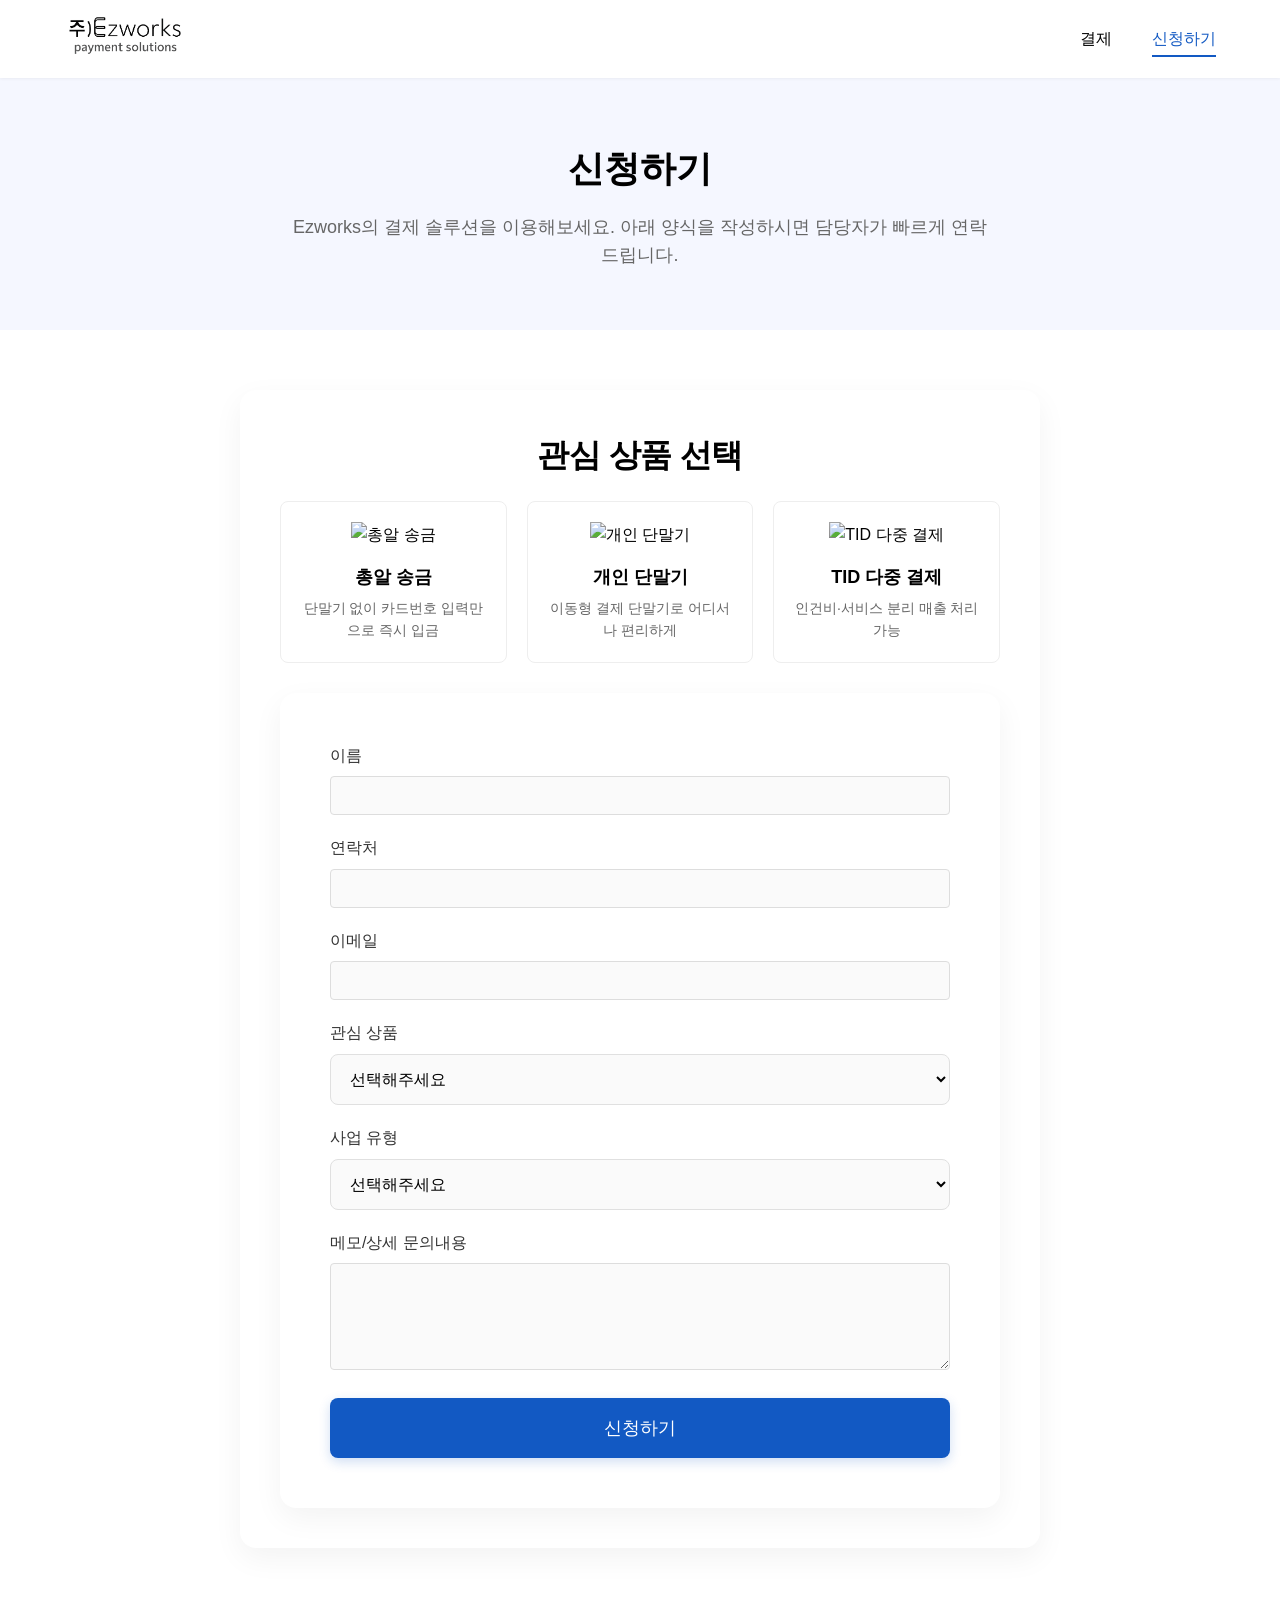
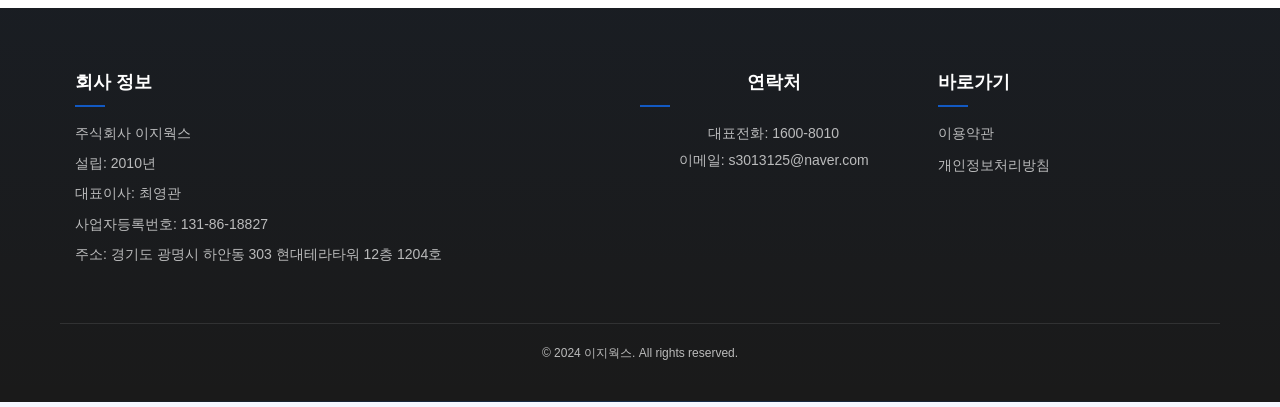
==== pages/apply.html @ 8d8925c3 "Add files via upload" ====
<!DOCTYPE html>
<html lang="ko">
<head>
    <meta charset="UTF-8">
    <meta name="viewport" content="width=device-width, initial-scale=1.0">
    <title>신청하기 - Ezworks 결제 솔루션</title>
    <link rel="stylesheet" href="../styles.css">
    <script src="../script.js" defer></script>
    <style>
        .page-header {
            background-color: #f5f7ff;
            padding: 80px 0 30px;
            text-align: center;
            margin-top: 60px;
        }
        
        .page-title {
            font-size: 36px;
            margin-bottom: 15px;
            color: #000;
        }
        
        .page-subtitle {
            font-size: 18px;
            color: #666;
            max-width: 700px;
            margin: 0 auto 30px;
        }
        
        .apply-section {
            padding: 60px 0;
            background-color: #fff;
        }
        
        .form-container {
            max-width: 800px;
            margin: 0 auto;
            padding: 40px;
            background-color: #fff;
            border-radius: 16px;
            box-shadow: 0 10px 30px rgba(0, 0, 0, 0.05);
        }
        
        .product-selector {
            display: flex;
            flex-wrap: wrap;
            gap: 20px;
            margin-bottom: 30px;
        }
        
        .product-option {
            flex: 1 1 200px;
            padding: 20px;
            border: 1px solid #eee;
            border-radius: 8px;
            text-align: center;
            cursor: pointer;
            transition: all 0.3s ease;
        }
        
        .product-option:hover {
            transform: translateY(-5px);
            box-shadow: 0 10px 20px rgba(18, 89, 195, 0.1);
        }
        
        .product-option.selected {
            border-color: #1259c3;
            background-color: rgba(18, 89, 195, 0.05);
        }
        
        .product-option img {
            height: 60px;
            margin-bottom: 15px;
        }
        
        .product-option h3 {
            font-size: 18px;
            margin-bottom: 5px;
        }
        
        .product-option p {
            font-size: 14px;
            color: #666;
        }
    </style>
</head>
<body>
    <header>
        <div class="header-container">
            <div class="logo">
                <a href="../index.html"><img src="../images/logo.png" alt="Ezworks"></a>
            </div>
            <nav>
                <ul>
                    <li><a href="../index.html#payment-solutions">결제</a></li>
                    <li><a href="apply.html" class="active">신청하기</a></li>
                </ul>
            </nav>
        </div>
    </header>

    <main>
        <section class="page-header">
            <div class="container">
                <h1 class="page-title">신청하기</h1>
                <p class="page-subtitle">Ezworks의 결제 솔루션을 이용해보세요. 아래 양식을 작성하시면 담당자가 빠르게 연락드립니다.</p>
            </div>
        </section>

        <section class="apply-section">
            <div class="container">
                <div class="form-container">
                    <h2>관심 상품 선택</h2>
                    <div class="product-selector">
                        <div class="product-option" data-product="총알 송금">
                            <img src="../images/logo-bullet.png" alt="총알 송금">
                            <h3>총알 송금</h3>
                            <p>단말기 없이 카드번호 입력만으로 즉시 입금</p>
                        </div>
                        <div class="product-option" data-product="개인 단말기">
                            <img src="../images/logo-wireless.png" alt="개인 단말기">
                            <h3>개인 단말기</h3>
                            <p>이동형 결제 단말기로 어디서나 편리하게</p>
                        </div>
                        <div class="product-option" data-product="TID 다중 결제">
                            <img src="../images/logo-tid.png" alt="TID 다중 결제">
                            <h3>TID 다중 결제</h3>
                            <p>인건비·서비스 분리 매출 처리 가능</p>
                        </div>
                    </div>

                    <form id="apply-form">
                        <div class="form-group">
                            <label for="name">이름</label>
                            <input type="text" id="name" name="name" required>
                        </div>
                        <div class="form-group">
                            <label for="phone">연락처</label>
                            <input type="tel" id="phone" name="phone" required>
                        </div>
                        <div class="form-group">
                            <label for="email">이메일</label>
                            <input type="email" id="email" name="email" required>
                        </div>
                        <div class="form-group">
                            <label for="product">관심 상품</label>
                            <select id="product" name="product" required>
                                <option value="">선택해주세요</option>
                                <option value="총알 송금">총알 송금</option>
                                <option value="개인 단말기">개인 단말기</option>
                                <option value="TID 다중 결제">TID 다중 결제</option>
                            </select>
                        </div>
                        <div class="form-group">
                            <label for="business-type">사업 유형</label>
                            <select id="business-type" name="business-type">
                                <option value="">선택해주세요</option>
                                <option value="개인사업자">개인사업자</option>
                                <option value="법인사업자">법인사업자</option>
                                <option value="비사업자">비사업자</option>
                                <option value="기타">기타</option>
                            </select>
                        </div>
                        <div class="form-group">
                            <label for="message">메모/상세 문의내용</label>
                            <textarea id="message" name="message" rows="5"></textarea>
                        </div>
                        <button type="submit" class="submit-btn">신청하기</button>
                    </form>
                </div>
            </div>
        </section>
    </main>

    <div id="success-modal" class="modal">
        <div class="modal-content">
            <span class="close">&times;</span>
            <p>신청이 완료되었습니다. 빠른 시일 내에 담당자가 연락드리겠습니다.</p>
        </div>
    </div>

    <footer>
        <div class="container">
            <div class="footer-content">
                <div class="company-info">
                    <h4>회사 정보</h4>
                    <p>주식회사 이지웍스</p>
                    <p>설립: 2010년</p>
                    <p>대표이사: 최영관</p>
                    <p>사업자등록번호: 131-86-18827</p>
                    <p>주소: 경기도 광명시 하안동 303 현대테라타워 12층 1204호</p>
                </div>
                <div class="contact-info">
                    <h4>연락처</h4>
                    <p>대표전화: 1600-8010</p>
                    <p>이메일: s3013125@naver.com</p>
                </div>
                <div class="footer-links">
                    <h4>바로가기</h4>
                    <span>이용약관</span>
                    <span>개인정보처리방침</span>
                </div>
            </div>
            <div class="copyright">
                <p>&copy; 2024 이지웍스. All rights reserved.</p>
            </div>
        </div>
    </footer>

    <script>
        document.addEventListener('DOMContentLoaded', function() {
            const productOptions = document.querySelectorAll('.product-option');
            const productSelect = document.getElementById('product');
            
            // 상품 옵션 클릭 시 처리
            productOptions.forEach(option => {
                option.addEventListener('click', function() {
                    // 선택된 클래스 제거
                    productOptions.forEach(opt => opt.classList.remove('selected'));
                    
                    // 현재 클릭한 옵션에 선택 클래스 추가
                    this.classList.add('selected');
                    
                    // 선택된 상품을 select 박스에 반영
                    const product = this.getAttribute('data-product');
                    productSelect.value = product;
                });
            });
            
            // URL 파라미터에서 상품 정보 가져오기
            const urlParams = new URLSearchParams(window.location.search);
            const productParam = urlParams.get('product');
            
            if (productParam) {
                // 파라미터에 맞는 상품 옵션 선택
                productSelect.value = productParam;
                
                // 해당 상품 옵션에 선택 클래스 추가
                productOptions.forEach(option => {
                    if (option.getAttribute('data-product') === productParam) {
                        option.classList.add('selected');
                    }
                });
            }
            
            // 폼 제출 처리
            const applyForm = document.getElementById('apply-form');
            const successModal = document.getElementById('success-modal');
            const closeModalBtn = document.querySelector('.close');
            
            applyForm.addEventListener('submit', function(e) {
                e.preventDefault();
                
                // 여기에서 폼 데이터 수집 및 서버 전송 로직이 들어갑니다
                
                // 성공 모달 표시
                successModal.classList.add('show');
            });
            
            // 모달 닫기
            closeModalBtn.addEventListener('click', function() {
                successModal.classList.remove('show');
            });
            
            // 모달 외부 클릭 시 닫기
            window.addEventListener('click', function(e) {
                if (e.target === successModal) {
                    successModal.classList.remove('show');
                }
            });
        });
    </script>
</body>
</html>
---- styles.css ----
/* 기본 리셋 */
* {
    margin: 0;
    padding: 0;
    box-sizing: border-box;
}

body {
    font-family: 'Samsung Sans', 'Noto Sans KR', 'Apple SD Gothic Neo', sans-serif;
    line-height: 1.6;
    color: #000;
    background-color: #f5f7ff;
    background-image: url('images/patterns/grid-pattern.svg');
    position: relative;
}

body:before {
    content: '';
    position: fixed;
    top: -50%;
    left: -50%;
    right: -50%;
    bottom: -50%;
    width: 200%;
    height: 200%;
    background: transparent;
    background-image: radial-gradient(ellipse at center, rgba(18, 89, 195, 0.02) 0%, rgba(18, 89, 195, 0) 70%);
    animation: noise 60s infinite;
    opacity: 0.6;
    z-index: -1;
}

@keyframes noise {
    0% { transform: translate(0,0) }
    10% { transform: translate(-5%,5%) }
    20% { transform: translate(-10%,10%) }
    30% { transform: translate(5%,-10%) }
    40% { transform: translate(10%,-5%) }
    50% { transform: translate(-5%,10%) }
    60% { transform: translate(-10%,-5%) }
    70% { transform: translate(10%,5%) }
    80% { transform: translate(5%,10%) }
    90% { transform: translate(-5%,-10%) }
    100% { transform: translate(0,0) }
}

.container {
    width: 100%;
    max-width: 1200px;
    margin: 0 auto;
    padding: 0 20px;
}

/* 헤더 스타일 */
header {
    position: fixed;
    top: 0;
    left: 0;
    width: 100%;
    background-color: #fff;
    box-shadow: 0 1px 3px rgba(0, 0, 0, 0.05);
    z-index: 1000;
    padding: 15px 0;
}

.header-container {
    display: flex;
    justify-content: space-between;
    align-items: center;
    width: 100%;
    max-width: 100%;
    padding: 0 5%;
}

.logo {
    display: flex;
    align-items: center;
}

.logo img {
    height: 40px;
}

.logo span {
    font-size: 14px;
    color: #666;
    font-weight: 300;
}

nav {
    margin-left: auto;
}

nav ul {
    display: flex;
    list-style: none;
    justify-content: flex-end;
}

nav ul li {
    margin: 0 20px;
}

nav ul li:last-child {
    margin-right: 0;
}

nav ul li a {
    text-decoration: none;
    color: #000;
    font-size: 16px;
    font-weight: 500;
    padding: 10px 0;
    transition: all 0.3s ease;
    position: relative;
}

nav ul li a:hover, nav ul li a.active {
    color: #1259c3;
}

nav ul li a:after {
    content: '';
    position: absolute;
    bottom: 0;
    left: 50%;
    transform: translateX(-50%);
    width: 0;
    height: 2px;
    background-color: #1259c3;
    transition: width 0.3s ease;
}

nav ul li a:hover:after, nav ul li a.active:after {
    width: 100%;
}

/* 히어로 섹션 */
.hero {
    height: 100vh;
    display: flex;
    align-items: center;
    justify-content: center;
    text-align: center;
    padding-top: 80px;
    background: linear-gradient(45deg, #f5f7ff 0%, #ffffff 100%);
    position: relative;
    overflow: hidden;
    z-index: 1;
}

.hero:before {
    content: '';
    position: absolute;
    width: 800px;
    height: 800px;
    background: radial-gradient(circle, rgba(18, 89, 195, 0.1) 0%, rgba(187, 197, 236, 0) 70%);
    top: -200px;
    right: -200px;
    border-radius: 50%;
    animation: pulse 15s infinite alternate;
}

.hero:after {
    content: '';
    position: absolute;
    width: 100%;
    height: 100%;
    background-image: url('images/patterns/blob-pattern.svg');
    background-repeat: no-repeat;
    background-position: left bottom;
    opacity: 0.8;
    z-index: 1;
    animation: floating 20s ease-in-out infinite alternate;
}

/* 히어로 섹션에 추가적인 애니메이션 요소 */
.hero .particle-1 {
    content: '';
    position: absolute;
    width: 200px;
    height: 200px;
    border-radius: 50%;
    background: radial-gradient(circle, rgba(18, 89, 195, 0.05) 0%, rgba(187, 197, 236, 0) 70%);
    top: 30%;
    right: 10%;
    z-index: 1;
    animation: float 25s infinite linear;
}

.hero .particle-2 {
    content: '';
    position: absolute;
    width: 150px;
    height: 150px;
    border-radius: 50%;
    background: radial-gradient(circle, rgba(18, 89, 195, 0.08) 0%, rgba(187, 197, 236, 0) 70%);
    bottom: 20%;
    left: 15%;
    z-index: 1;
    animation: float 20s infinite linear reverse;
}

@keyframes floating {
    0% { transform: translate(0, 0) rotate(0deg); }
    50% { transform: translate(2%, 2%) rotate(2deg); }
    100% { transform: translate(-2%, -1%) rotate(-1deg); }
}

@keyframes pulse {
    0% { transform: scale(1); opacity: 0.5; }
    50% { transform: scale(1.2); opacity: 0.8; }
    100% { transform: scale(1); opacity: 0.5; }
}

.hero-content {
    max-width: 800px;
    margin: 0 auto;
    padding: 40px;
    position: relative;
    z-index: 10;
    animation: fadeInUp 1s ease;
    background-color: rgba(255, 255, 255, 0.7);
    border-radius: 20px;
    backdrop-filter: blur(10px);
    box-shadow: 0 10px 30px rgba(18, 89, 195,.1);
}

.hero .container {
    position: relative;
    z-index: 15;
}

@keyframes fadeInUp {
    from {
        opacity: 0;
        transform: translateY(20px);
    }
    to {
        opacity: 1;
        transform: translateY(0);
    }
}

.hero h1 {
    font-size: 52px;
    font-weight: 700;
    margin-bottom: 20px;
    line-height: 1.2;
    color: #000;
    letter-spacing: -1px;
}

.hero p {
    font-size: 24px;
    margin-bottom: 40px;
    color: #555;
    font-weight: 300;
}

.hero strong {
    font-weight: 600;
    color: #1259c3;
}

.cta-button {
    padding: 16px 42px;
    font-size: 18px;
    background-color: #000;
    color: #fff;
    border: none;
    border-radius: 30px;
    cursor: pointer;
    transition: all 0.3s ease;
    font-weight: 500;
    box-shadow: 0 4px 12px rgba(0, 0, 0, 0.2);
}

.cta-button:hover {
    background-color: #333;
    transform: translateY(-2px);
    box-shadow: 0 6px 15px rgba(0, 0, 0, 0.3);
}

/* 결제 솔루션 섹션 */
.payment-solutions {
    padding: 60px 0;
    background-color: #f8f9fa;
    background-image: url('images/patterns/dot-pattern.svg');
    position: relative;
    overflow: hidden;
    z-index: 2;
    transform: translateY(0);
    transition: transform 0.8s ease-in-out, opacity 0.8s ease-in-out;
    opacity: 1;
}

.payment-solutions:before {
    content: '';
    position: absolute;
    top: 0;
    left: 0;
    width: 100%;
    height: 100%;
    background: linear-gradient(135deg, rgba(255,255,255,0.8) 0%, rgba(255,255,255,0.3) 100%);
}

.payment-solutions .container {
    background-color: #fff;
    border-radius: 16px;
    padding: 30px;
    box-shadow: 0 10px 30px rgba(0, 0, 0, 0.08);
    position: relative;
    z-index: 5;
}

h2 {
    text-align: center;
    font-size: 32px;
    font-weight: 700;
    margin-bottom: 20px;
    color: #000;
    letter-spacing: -0.5px;
}

/* 상품 네비게이션 */
.product-nav {
    position: relative;
    margin: 25px 0 20px;
    border-bottom: none;
    text-align: center;
    overflow: hidden;
}

.product-nav:after {
    content: '';
    position: absolute;
    bottom: 0;
    left: 0;
    width: 100%;
    height: 1px;
    background: #eee;
    z-index: 1;
}

.product-nav:before {
    content: '';
    position: absolute;
    bottom: 0;
    left: 0;
    width: 100%;
    height: 2px;
    background: linear-gradient(90deg, 
                rgba(18, 89, 195, 0) 0%, 
                rgba(18, 89, 195, 0.3) 20%, 
                rgba(18, 89, 195, 0.8) 50%, 
                rgba(18, 89, 195, 0.3) 80%, 
                rgba(18, 89, 195, 0) 100%);
    z-index: 2;
    transform: translateY(0);
    animation: wave 8s infinite ease-in-out;
    border-radius: 50%;
}

@keyframes wave {
    0% {
        background-position: -500px 0;
    }
    100% {
        background-position: 500px 0;
    }
}

.product-nav ul {
    display: flex;
    list-style: none;
    justify-content: center;
    flex-wrap: wrap;
    margin: 0 auto;
    position: relative;
    z-index: 3;
}

.product-nav li {
    margin: 0 5px;
}

.product-nav a {
    display: inline-block;
    padding: 10px 20px;
    color: #000;
    text-decoration: none;
    font-size: 18px;
    font-weight: 600;
    position: relative;
    transition: all 0.3s ease;
}

.product-nav a:after {
    content: '';
    position: absolute;
    bottom: -1px;
    left: 0;
    width: 0;
    height: 3px;
    background-color: #000;
    transition: width 0.3s ease;
    border-radius: 3px;
    z-index: 4;
}

.product-nav a.active {
    color: #1259c3;
}

.product-nav a.active:after {
    width: 100%;
    background-color: #1259c3;
    box-shadow: 0 0 10px rgba(18, 89, 195, 0.5);
}

.product-nav a:hover {
    color: #1259c3;
}

.product-nav a:hover:after {
    background-color: #1259c3;
    width: 100%;
}

/* 상품 쇼케이스 */
.product-showcase {
    max-width: 1200px;
    margin: 0 auto;
    padding: 20px 0;
    position: relative;
    text-align: center;
}

/* 슬라이더 스타일 */
.slider-container {
    position: relative;
    margin: 0 auto;
    max-width: 1200px;
    overflow: hidden;
    padding: 15px 0;
    text-align: center;
}

.slider-wrapper {
    position: relative;
    width: 100%;
    overflow: hidden;
    margin: 0 auto;
}

.slider {
    display: flex;
    transition: transform 0.5s ease;
    margin: 0 auto;
}

.slide {
    flex: 0 0 100%;
    max-width: 100%;
    transition: opacity 0.3s ease;
    display: flex;
    justify-content: center;
    align-items: center;
    padding: 0;
    margin: 0;
    box-sizing: border-box;
}

.slide-inner {
    display: flex;
    flex-direction: column;
    align-items: center;
    justify-content: center;
    position: relative;
    width: 100%;
    text-align: center;
    margin: 0 auto;
    max-width: 800px;
}

/* 상품 이미지 컨테이너 */
.product-image-container {
    width: 100%;
    height: 300px;
    display: flex;
    align-items: center;
    justify-content: center;
    overflow: hidden;
    margin-bottom: 20px;
    text-align: center;
}

.product-image {
    max-width: 90%;
    max-height: 90%;
    object-fit: contain;
    transition: transform 0.5s ease;
    margin: 0 auto;
    display: block;
}

.slide-inner:hover .product-image {
    transform: scale(1.05);
}

/* 상품 정보 */
.product-info {
    text-align: center;
    padding: 0 20px;
    max-width: 800px;
    margin: 0 auto;
    width: 100%;
}

.product-logo {
    height: 40px;
    margin-bottom: 10px;
    display: flex;
    justify-content: center;
    align-items: center;
    margin-left: auto;
    margin-right: auto;
}

.product-logo img {
    max-height: 100%;
    max-width: 200px;
    margin: 0 auto;
}

.product-title {
    font-size: 32px;
    font-weight: 700;
    margin-bottom: 8px;
    line-height: 1.2;
    letter-spacing: -0.5px;
}

.product-subtitle {
    font-size: 18px;
    color: #666;
    margin-bottom: 12px;
    font-weight: 300;
}

.product-description {
    font-size: 18px;
    color: #1259c3;
    margin-bottom: 30px;
    font-weight: 500;
}

.product-actions {
    display: flex;
    justify-content: center;
    gap: 15px;
    margin-top: 15px;
    margin-left: auto;
    margin-right: auto;
}

.btn-more {
    display: inline-block;
    padding: 12px 24px;
    border-radius: 30px;
    font-size: 15px;
    font-weight: 600;
    text-decoration: none;
    text-align: center;
    cursor: pointer;
    transition: all 0.3s ease;
    background-color: #fff;
    border: 1px solid #1259c3;
    color: #1259c3;
    box-shadow: 0 2px 5px rgba(18, 89, 195, 0.1);
}

.btn-apply {
    background-color: #000;
    border: 1px solid #000;
    color: #fff;
}

.btn-more:hover {
    background-color: #1259c3;
    color: #fff;
    transform: translateY(-2px);
    box-shadow: 0 4px 8px rgba(18, 89, 195, 0.2);
}

/* 슬라이더 컨트롤 */
.slider-control {
    display: none !important;
    position: absolute;
    top: 40%;
    transform: translateY(-50%);
    width: 50px;
    height: 50px;
    border-radius: 50%;
    background-color: rgba(255, 255, 255, 0.9);
    border: none;
    color: #000;
    font-size: 24px;
    cursor: pointer;
    box-shadow: 0 4px 10px rgba(0, 0, 0, 0.1);
    z-index: 10;
    transition: all 0.3s ease;
    align-items: center;
    justify-content: center;
}

.slider-control.prev {
    left: 20px;
}

.slider-control.next {
    right: 20px;
}

.slider-control:hover {
    background-color: #fff;
    box-shadow: 0 6px 15px rgba(0, 0, 0, 0.15);
    transform: translateY(-50%) scale(1.1);
}

/* 탭 디테일 */
.tab-detail {
    margin-top: 40px;
    display: none;
}

.tab-detail.show {
    display: block;
    animation: fadeInUp 0.5s ease;
}

.tab-content {
    padding: 20px;
}

.tab-pane {
    display: none;
}

.tab-pane.active {
    display: block;
    animation: fadeIn 0.5s ease;
}

@keyframes fadeIn {
    from { opacity: 0; }
    to { opacity: 1; }
}

.card {
    background-color: #fff;
    border-radius: 16px;
    overflow: hidden;
    box-shadow: 0 10px 30px rgba(0, 0, 0, 0.05);
    border: 1px solid #f0f0f0;
    transition: transform 0.3s ease, box-shadow 0.3s ease;
}

.card:hover {
    transform: translateY(-5px);
    box-shadow: 0 15px 35px rgba(0, 0, 0, 0.08);
}

.card h3 {
    padding: 20px;
    font-size: 22px;
    background-color: #000;
    color: #fff;
    font-weight: 500;
}

.card-content {
    display: flex;
    padding: 25px;
}

.card-text {
    flex: 1;
}

.card-text ul {
    list-style: none;
    padding-left: 5px;
}

.card-text li {
    margin-bottom: 15px;
    position: relative;
    padding-left: 25px;
    font-size: 15px;
}

.card-text li:before {
    content: '•';
    width: 6px;
    height: 6px;
    color: #1259c3;
    position: absolute;
    left: 5px;
    top: 0;
    font-size: 20px;
    font-weight: bold;
}

.card-image {
    flex: 1;
    display: flex;
    justify-content: center;
    align-items: center;
}

.card-image img {
    max-width: 90%;
    max-height: 200px;
    border-radius: 8px;
    box-shadow: 0 5px 15px rgba(0, 0, 0, 0.08);
    transition: transform 0.3s ease;
}

.card:hover .card-image img {
    transform: scale(1.03);
}

/* 신청 폼 */
.contact {
    padding: 100px 0;
    background-color: #f5f7ff;
    background-image: url('images/patterns/wave-pattern.svg');
    position: relative;
}

.contact:before {
    content: '';
    position: absolute;
    top: 0;
    left: 0;
    width: 100%;
    height: 100%;
    background: linear-gradient(to bottom, rgba(255,255,255,0.8) 0%, rgba(255,255,255,0.5) 100%);
}

.contact .container {
    position: relative;
    z-index: 10;
}

form {
    max-width: 800px;
    margin: 0 auto;
    background-color: #fff;
    padding: 50px;
    border-radius: 16px;
    box-shadow: 0 10px 30px rgba(0, 0, 0, 0.05);
}

.form-group {
    margin-bottom: 30px;
}

label {
    display: block;
    margin-bottom: 10px;
    font-weight: 500;
    color: #333;
    font-size: 16px;
}

input, select, textarea {
    width: 100%;
    padding: 15px;
    border: 1px solid #e0e0e0;
    border-radius: 8px;
    font-size: 16px;
    transition: all 0.3s ease;
    background-color: #fafafa;
}

input:focus, select:focus, textarea:focus {
    border-color: #1259c3;
    outline: none;
    background-color: #fff;
    box-shadow: 0 0 0 3px rgba(18, 89, 195, 0.1);
}

.submit-btn {
    width: 100%;
    padding: 18px;
    background-color: #1259c3;
    color: #fff;
    border: none;
    border-radius: 8px;
    font-size: 18px;
    cursor: pointer;
    transition: all 0.3s ease;
    font-weight: 500;
    box-shadow: 0 4px 12px rgba(18, 89, 195, 0.2);
}

.submit-btn:hover {
    background-color: #0046be;
    transform: translateY(-2px);
    box-shadow: 0 6px 15px rgba(18, 89, 195, 0.3);
}

/* 모달 */
.modal {
    display: none;
    position: fixed;
    top: 0;
    left: 0;
    width: 100%;
    height: 100%;
    background-color: rgba(0, 0, 0, 0.5);
    z-index: 2000;
    justify-content: center;
    align-items: center;
    backdrop-filter: blur(5px);
}

.modal.show {
    display: flex;
}

.modal-content {
    background-color: #fff;
    padding: 50px;
    border-radius: 16px;
    max-width: 500px;
    width: 100%;
    text-align: center;
    position: relative;
    box-shadow: 0 20px 40px rgba(0, 0, 0, 0.1);
    animation: modalFadeIn 0.3s ease;
}

@keyframes modalFadeIn {
    from { opacity: 0; transform: translateY(20px); }
    to { opacity: 1; transform: translateY(0); }
}

.close {
    position: absolute;
    top: 20px;
    right: 20px;
    font-size: 24px;
    cursor: pointer;
    color: #999;
    transition: color 0.3s ease;
}

.close:hover {
    color: #000;
}

/* 푸터 */
footer {
    background-color: #1a1a1a;
    color: #fff;
    padding: 60px 0 30px;
    position: relative;
    overflow: hidden;
}

footer:before {
    content: '';
    position: absolute;
    top: 0;
    left: 0;
    width: 100%;
    height: 100%;
    background: linear-gradient(to bottom, rgba(18, 89, 195, 0.05) 0%, rgba(18, 89, 195, 0) 100%);
    z-index: 1;
}

.footer-content {
    display: flex;
    flex-wrap: wrap;
    justify-content: space-between;
    margin-bottom: 30px;
    position: relative;
    z-index: 2;
}

.company-info, .contact-info, .footer-links {
    padding: 0 15px;
    margin-bottom: 20px;
}

.company-info {
    flex: 2;
}

.contact-info {
    flex: 1;
}

.footer-links {
    flex: 1;
    display: flex;
    flex-direction: column;
}

footer h4 {
    color: #fff;
    font-size: 18px;
    margin-bottom: 15px;
    position: relative;
    padding-bottom: 10px;
}

footer h4:after {
    content: '';
    position: absolute;
    bottom: 0;
    left: 0;
    width: 30px;
    height: 2px;
    background-color: #1259c3;
}

footer p {
    color: rgba(255, 255, 255, 0.7);
    font-size: 14px;
    margin-bottom: 8px;
    line-height: 1.6;
}

.footer-links a, .footer-links span {
    color: rgba(255, 255, 255, 0.7);
    text-decoration: none;
    margin-bottom: 10px;
    transition: all 0.3s ease;
    font-size: 14px;
    display: block;
}

.footer-links a:hover {
    color: #fff;
    padding-left: 5px;
}

.copyright {
    text-align: center;
    border-top: 1px solid rgba(255, 255, 255, 0.1);
    padding-top: 20px;
    position: relative;
    z-index: 2;
}

.copyright p {
    font-size: 12px;
}

/* 반응형 스타일 */
@media (min-width: 992px) {
    .slider {
        display: flex;
        flex-wrap: nowrap;
    }
    
    .slide {
        flex: 0 0 100%;
        max-width: 100%;
    }
    
    /* 데스크탑에서 헤더 양 끝 배치 */
    .header-container {
        justify-content: space-between;
        padding: 0 5%;
        max-width: 100%;
    }
    
    .logo {
        margin-left: 0;
    }
    
    nav {
        margin-right: 0;
    }
}

@media (max-width: 992px) {
    .hero h1 {
        font-size: 40px;
    }
    
    .hero p {
        font-size: 20px;
    }
    
    .card-content {
        flex-direction: column;
    }
    
    .card-image {
        margin-top: 30px;
    }
    
    .product-image-container {
        height: 300px;
    }
    
    .product-title {
        font-size: 32px;
    }
    
    .product-subtitle {
        font-size: 18px;
    }
}

@media (max-width: 768px) {
    header .container, .header-container {
        flex-direction: column;
    }
    
    nav ul {
        margin-top: 20px;
        flex-wrap: wrap;
    }
    
    nav ul li {
        margin: 0 10px;
    }
    
    .hero h1 {
        font-size: 32px;
    }
    
    .hero p {
        font-size: 18px;
    }
    
    .cta-button {
        padding: 14px 30px;
        font-size: 16px;
    }
    
    .hero-content {
        padding: 20px;
    }
    
    .product-actions {
        flex-direction: column;
    }
    
    .product-image-container {
        height: 250px;
    }
    
    .product-title {
        font-size: 28px;
    }
    
    .product-subtitle {
        font-size: 16px;
    }
    
    .product-logo {
        height: 40px;
    }
    
    form {
        padding: 30px 20px;
    }

    h2 {
        font-size: 32px;
    }

    .card h3 {
        font-size: 22px;
    }
    
    .slider-control {
        width: 40px;
        height: 40px;
        font-size: 20px;
    }
    
    .slider-control.prev {
        left: 10px;
    }
    
    .slider-control.next {
        right: 10px;
    }
    
    .product-nav a {
        padding: 8px 15px;
        font-size: 16px;
    }

    .footer-content {
        flex-direction: column;
    }
    
    .company-info, .contact-info, .footer-links {
        flex: 1 1 100%;
        margin-bottom: 30px;
    }
}

/* 섹션 구분선 */
section:not(:last-child):after {
    content: '';
    position: absolute;
    bottom: 0;
    left: 0;
    width: 100%;
    height: 1px;
    background: linear-gradient(to right, 
                               rgba(18, 89, 195, 0) 0%, 
                               rgba(18, 89, 195, 0.3) 50%, 
                               rgba(18, 89, 195, 0) 100%);
    z-index: 10;
}

/* 결제 섹션과 문의하기 섹션 사이 커스텀 구분선 */
.payment-solutions:after {
    display: none;
}

@keyframes wave-move {
    0% {
        background-position-x: 0%;
    }
    50% {
        background-position-x: 100%;
    }
    100% {
        background-position-x: 0%;
    }
}

/* 파티클 요소들 */
.payment-solutions .particle {
    content: '';
    position: absolute;
    width: 200px;
    height: 200px;
    border-radius: 50%;
    background: radial-gradient(circle, rgba(18, 89, 195, 0.05) 0%, rgba(187, 197, 236, 0) 70%);
    top: 30%;
    right: 5%;
    z-index: 1;
    animation: float 25s infinite linear alternate;
}

.contact .particle {
    content: '';
    position: absolute;
    width: 150px;
    height: 150px;
    border-radius: 50%;
    background: radial-gradient(circle, rgba(18, 89, 195, 0.08) 0%, rgba(187, 197, 236, 0) 70%);
    bottom: 20%;
    left: 10%;
    z-index: 1;
    animation: float 20s infinite linear reverse;
}

@keyframes float {
    0% { transform: translate(0, 0); }
    25% { transform: translate(10px, 10px); }
    50% { transform: translate(0, 20px); }
    75% { transform: translate(-10px, 10px); }
    100% { transform: translate(0, 0); }
}

/* 히어로 섹션에 빙글빙글 도는 선 추가 */
.hero .diagonal-line {
    display: none;
}

.hero .circular-line {
    content: '';
    position: absolute;
    width: 600px;
    height: 600px;
    top: 50%;
    left: 50%;
    transform: translate(-50%, -50%);
    border-radius: 50%;
    z-index: 1;
}

.hero .circular-line:before,
.hero .circular-line:after {
    display: none;
}

/* 회전하는 푸른 선 */
.hero .spinning-line {
    content: '';
    position: absolute;
    width: 1500px;
    height: 1500px;
    top: 40%;
    left: 90%;
    border-radius: 50%;
    transform: translate(-50%, -50%);
    z-index: 1;
    overflow: visible;
    opacity: 0.9;
}

.hero .spinning-line:before {
    content: '';
    position: absolute;
    width: 100%;
    height: 100%;
    top: 0;
    left: 0;
    border: 1px solid rgba(18, 89, 195, 0.15);
    border-radius: 50%;
    box-shadow: 0 0 40px rgba(18, 89, 195, 0.1);
    animation: spin 20s linear infinite;
}

.hero .spinning-line:after {
    content: '';
    position: absolute;
    width: 3px;
    height: 100%;
    background: linear-gradient(to bottom, rgba(18, 89, 195, 0) 0%, rgba(18, 89, 195, 0.8) 50%, rgba(18, 89, 195, 0) 100%);
    top: 0;
    left: 50%;
    transform: translateX(-50%);
    z-index: 2;
    transform-origin: center center;
    animation: spin 20s linear infinite;
    box-shadow: 0 0 20px rgba(18, 89, 195, 0.4);
}

/* 중간 회전선 제거하고 배치 조정 */
.hero .spinning-line-2 {
    display: none;
}

/* 세 번째 회전 선 (왼쪽 하단으로 이동) */
.hero .spinning-line-3 {
    content: '';
    position: absolute;
    width: 1200px;
    height: 1200px;
    top: 80%;
    left: 10%;
    border-radius: 50%;
    transform: translate(-50%, -50%);
    z-index: 1;
    overflow: visible;
    opacity: 0.8;
}

.hero .spinning-line-3:before {
    content: '';
    position: absolute;
    width: 100%;
    height: 100%;
    top: 0;
    left: 0;
    border: 1px solid rgba(18, 89, 195, 0.1);
    border-radius: 50%;
    animation: spin-reverse 30s linear infinite;
}

.hero .spinning-line-3:after {
    content: '';
    position: absolute;
    width: 3px;
    height: 100%;
    background: linear-gradient(to bottom, rgba(18, 89, 195, 0) 0%, rgba(18, 89, 195, 0.7) 50%, rgba(18, 89, 195, 0) 100%);
    top: 0;
    left: 50%;
    transform: translateX(-50%);
    z-index: 2;
    transform-origin: center center;
    animation: spin-reverse 30s linear infinite;
    box-shadow: 0 0 18px rgba(18, 89, 195, 0.3);
}

@keyframes spin {
    0% { transform: rotate(0deg); }
    100% { transform: rotate(360deg); }
}

@keyframes spin-reverse {
    0% { transform: rotate(0deg); }
    100% { transform: rotate(-360deg); }
}

@keyframes rotate-diagonal {
    0% { background-position: 0 0; }
    100% { background-position: 300px 300px; }
}

/* 섹션 트랜지션 효과 */
.section-transition {
    display: none;
}

@keyframes waveEffect {
    0% { transform: scaleY(1) translateY(0); }
    50% { transform: scaleY(1.2) translateY(-10px); }
    100% { transform: scaleY(1) translateY(0); }
}

/* 스크롤 애니메이션 */
.scroll-animate {
    opacity: 0;
    transform: translateY(50px);
    transition: opacity 0.8s ease, transform 0.8s ease;
}

.scroll-animate.visible {
    opacity: 1;
    transform: translateY(0);
}

/* 스크롤 화살표 */
.scroll-arrow {
    position: absolute;
    bottom: 30px;
    left: 50%;
    transform: translateX(-50%);
    width: 40px;
    height: 40px;
    cursor: pointer;
    z-index: 10;
    animation: bounce 2s infinite;
}

.scroll-arrow:before,
.scroll-arrow:after {
    content: '';
    position: absolute;
    width: 2px;
    height: 15px;
    background-color: #1259c3;
}

.scroll-arrow:before {
    top: 12px;
    left: 50%;
    margin-left: -1px;
    transform: rotate(45deg);
    transform-origin: bottom right;
}

.scroll-arrow:after {
    top: 12px;
    right: 50%;
    margin-right: -1px;
    transform: rotate(-45deg);
    transform-origin: bottom left;
}

@keyframes bounce {
    0%, 20%, 50%, 80%, 100% {
        transform: translateY(0) translateX(-50%);
    }
    40% {
        transform: translateY(-10px) translateX(-50%);
    }
    60% {
        transform: translateY(-5px) translateX(-50%);
    }
}

/* Contact Section Styles */
.contact-section {
    padding: 60px 0;
    background-color: #f8f9fa;
}

.contact-section h2 {
    text-align: center;
    margin-bottom: 20px;
    color: #333;
}

.contact-intro {
    text-align: center;
    max-width: 700px;
    margin: 0 auto 40px;
    color: #666;
}

.contact-form {
    max-width: 600px;
    margin: 0 auto 30px;
    background: #fff;
    padding: 30px;
    border-radius: 8px;
    box-shadow: 0 0 15px rgba(0, 0, 0, 0.05);
}

.form-group {
    margin-bottom: 20px;
}

.form-group label {
    display: block;
    margin-bottom: 8px;
    font-weight: 500;
    color: #333;
}

.form-group input,
.form-group textarea {
    width: 100%;
    padding: 10px;
    border: 1px solid #ddd;
    border-radius: 4px;
    font-size: 15px;
    transition: border-color 0.3s;
}

.form-group input:focus,
.form-group textarea:focus {
    border-color: #1259c3;
    outline: none;
}

.checkbox-group {
    display: flex;
    align-items: center;
    gap: 8px;
}

.checkbox-group input {
    width: auto;
}

.checkbox-group label {
    margin-bottom: 0;
    font-size: 14px;
}

.required {
    color: #e74c3c;
}

.btn-apply {
    display: block;
    width: 100%;
    background-color: #1259c3;
    color: white;
    border: none;
    font-size: 16px;
    font-weight: 500;
    transition: background-color 0.3s, transform 0.2s;
}

.btn-apply:hover {
    background-color: #0d47a1;
    transform: translateY(-2px);
}

.contact-info {
    text-align: center;
    color: #666;
}

.contact-info p {
    margin: 5px 0;
}

/* Media queries for contact section */
@media (max-width: 768px) {
    .contact-form {
        padding: 20px;
    }
}
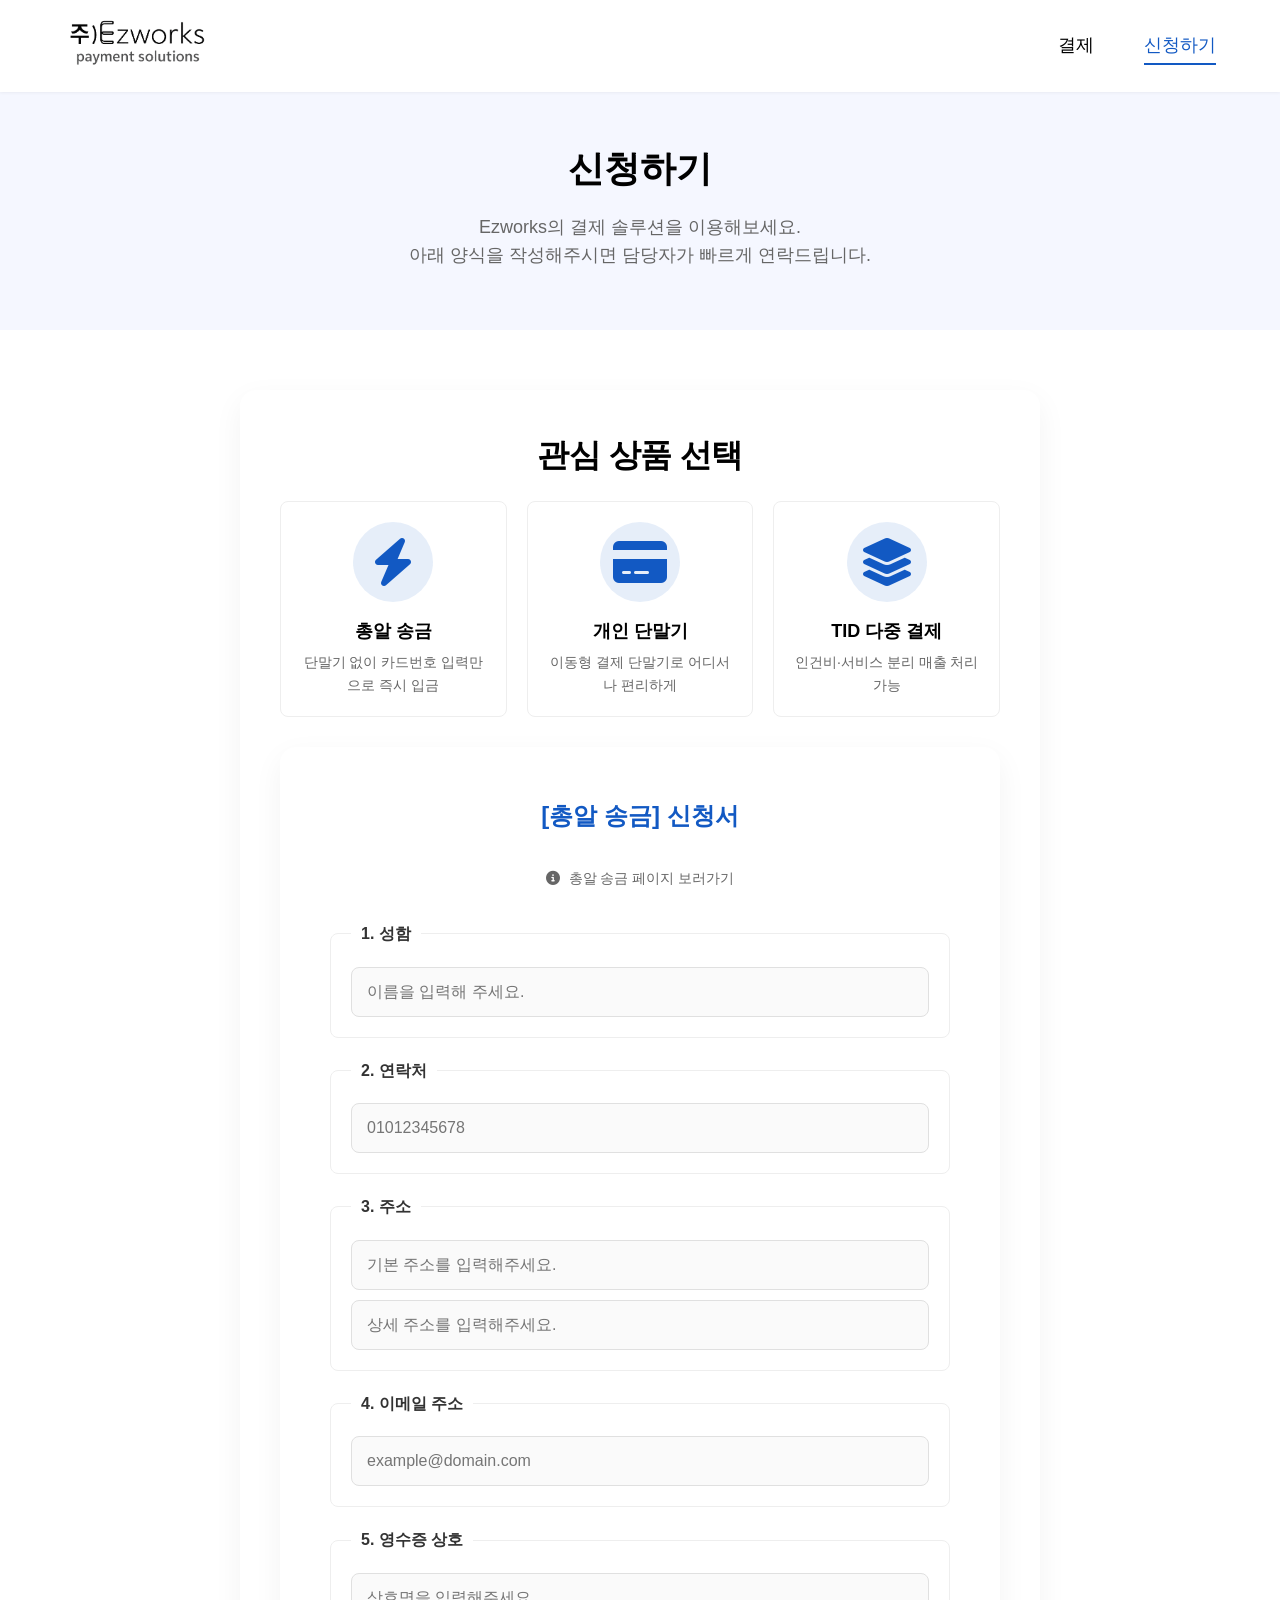
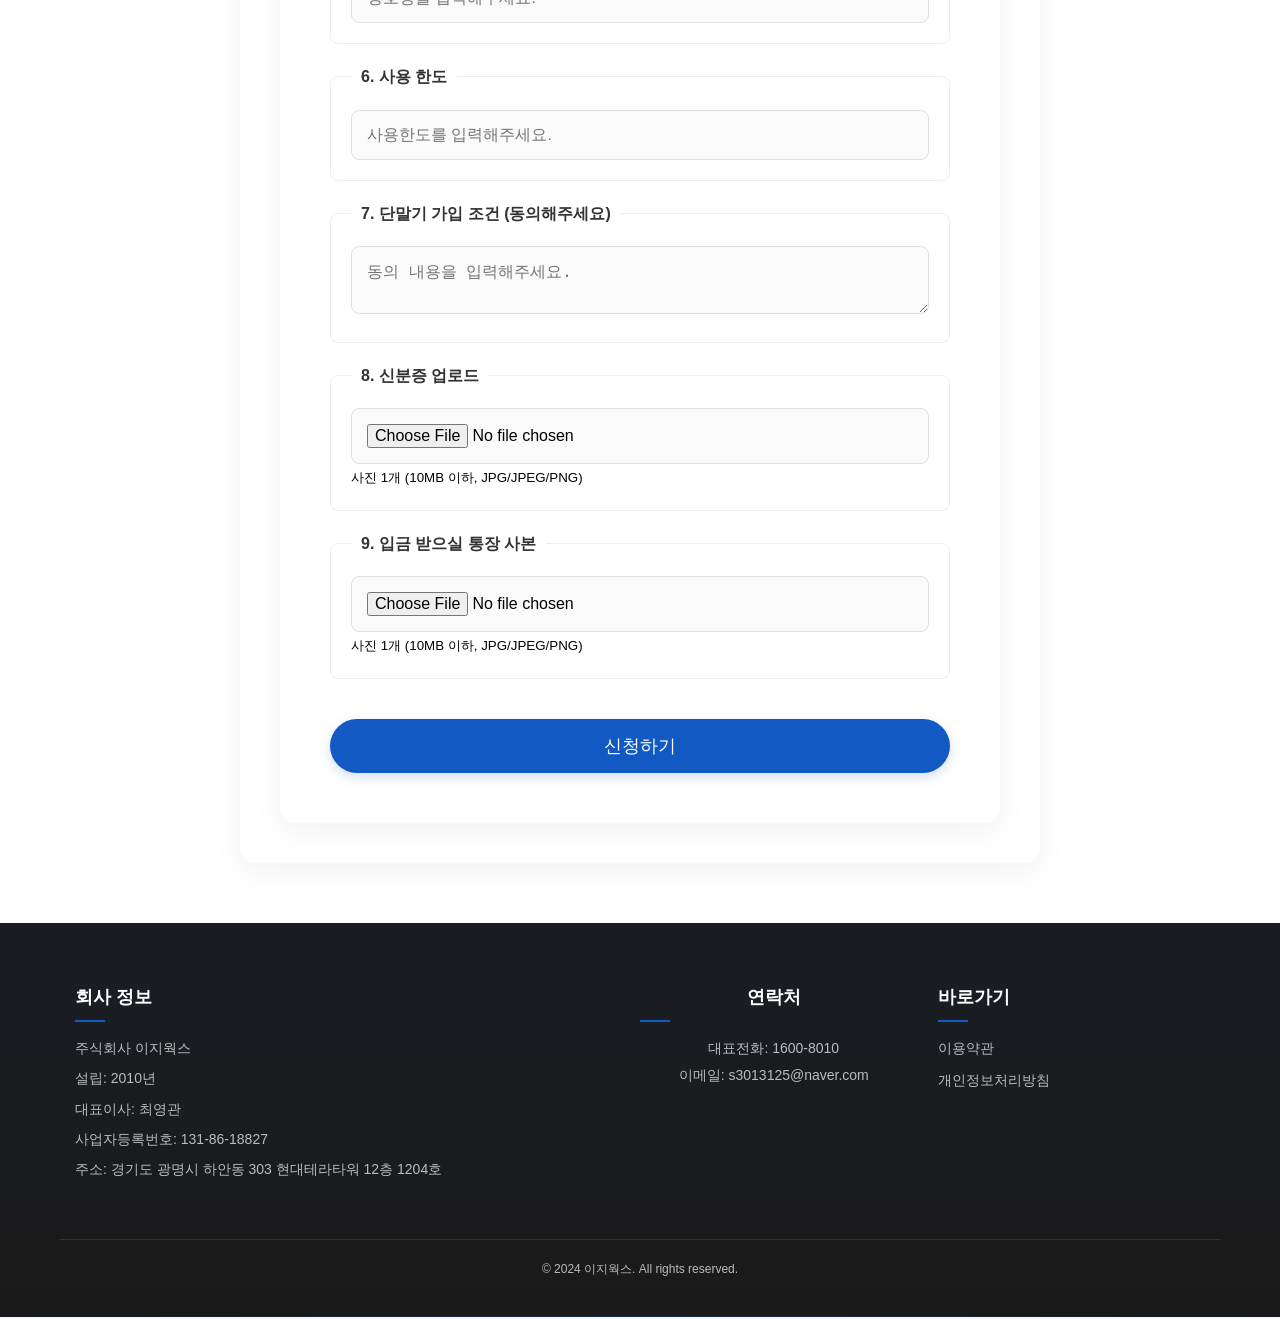
==== commit 9d1c4556: "Add files via upload" ====
--- a/pages/apply.html
+++ b/pages/apply.html
@@ -1,274 +1,358 @@
-<!DOCTYPE html>
-<html lang="ko">
-<head>
-    <meta charset="UTF-8">
-    <meta name="viewport" content="width=device-width, initial-scale=1.0">
-    <title>신청하기 - Ezworks 결제 솔루션</title>
-    <link rel="stylesheet" href="../styles.css">
-    <script src="../script.js" defer></script>
-    <style>
-        .page-header {
-            background-color: #f5f7ff;
-            padding: 80px 0 30px;
-            text-align: center;
-            margin-top: 60px;
-        }
-        
-        .page-title {
-            font-size: 36px;
-            margin-bottom: 15px;
-            color: #000;
-        }
-        
-        .page-subtitle {
-            font-size: 18px;
-            color: #666;
-            max-width: 700px;
-            margin: 0 auto 30px;
-        }
-        
-        .apply-section {
-            padding: 60px 0;
-            background-color: #fff;
-        }
-        
-        .form-container {
-            max-width: 800px;
-            margin: 0 auto;
-            padding: 40px;
-            background-color: #fff;
-            border-radius: 16px;
-            box-shadow: 0 10px 30px rgba(0, 0, 0, 0.05);
-        }
-        
-        .product-selector {
-            display: flex;
-            flex-wrap: wrap;
-            gap: 20px;
-            margin-bottom: 30px;
-        }
-        
-        .product-option {
-            flex: 1 1 200px;
-            padding: 20px;
-            border: 1px solid #eee;
-            border-radius: 8px;
-            text-align: center;
-            cursor: pointer;
-            transition: all 0.3s ease;
-        }
-        
-        .product-option:hover {
-            transform: translateY(-5px);
-            box-shadow: 0 10px 20px rgba(18, 89, 195, 0.1);
-        }
-        
-        .product-option.selected {
-            border-color: #1259c3;
-            background-color: rgba(18, 89, 195, 0.05);
-        }
-        
-        .product-option img {
-            height: 60px;
-            margin-bottom: 15px;
-        }
-        
-        .product-option h3 {
-            font-size: 18px;
-            margin-bottom: 5px;
-        }
-        
-        .product-option p {
-            font-size: 14px;
-            color: #666;
-        }
-    </style>
-</head>
-<body>
-    <header>
-        <div class="header-container">
-            <div class="logo">
-                <a href="../index.html"><img src="../images/logo.png" alt="Ezworks"></a>
-            </div>
-            <nav>
-                <ul>
-                    <li><a href="../index.html#payment-solutions">결제</a></li>
-                    <li><a href="apply.html" class="active">신청하기</a></li>
-                </ul>
-            </nav>
-        </div>
-    </header>
-
-    <main>
-        <section class="page-header">
-            <div class="container">
-                <h1 class="page-title">신청하기</h1>
-                <p class="page-subtitle">Ezworks의 결제 솔루션을 이용해보세요. 아래 양식을 작성하시면 담당자가 빠르게 연락드립니다.</p>
-            </div>
-        </section>
-
-        <section class="apply-section">
-            <div class="container">
-                <div class="form-container">
-                    <h2>관심 상품 선택</h2>
-                    <div class="product-selector">
-                        <div class="product-option" data-product="총알 송금">
-                            <img src="../images/logo-bullet.png" alt="총알 송금">
-                            <h3>총알 송금</h3>
-                            <p>단말기 없이 카드번호 입력만으로 즉시 입금</p>
-                        </div>
-                        <div class="product-option" data-product="개인 단말기">
-                            <img src="../images/logo-wireless.png" alt="개인 단말기">
-                            <h3>개인 단말기</h3>
-                            <p>이동형 결제 단말기로 어디서나 편리하게</p>
-                        </div>
-                        <div class="product-option" data-product="TID 다중 결제">
-                            <img src="../images/logo-tid.png" alt="TID 다중 결제">
-                            <h3>TID 다중 결제</h3>
-                            <p>인건비·서비스 분리 매출 처리 가능</p>
-                        </div>
-                    </div>
-
-                    <form id="apply-form">
-                        <div class="form-group">
-                            <label for="name">이름</label>
-                            <input type="text" id="name" name="name" required>
-                        </div>
-                        <div class="form-group">
-                            <label for="phone">연락처</label>
-                            <input type="tel" id="phone" name="phone" required>
-                        </div>
-                        <div class="form-group">
-                            <label for="email">이메일</label>
-                            <input type="email" id="email" name="email" required>
-                        </div>
-                        <div class="form-group">
-                            <label for="product">관심 상품</label>
-                            <select id="product" name="product" required>
-                                <option value="">선택해주세요</option>
-                                <option value="총알 송금">총알 송금</option>
-                                <option value="개인 단말기">개인 단말기</option>
-                                <option value="TID 다중 결제">TID 다중 결제</option>
-                            </select>
-                        </div>
-                        <div class="form-group">
-                            <label for="business-type">사업 유형</label>
-                            <select id="business-type" name="business-type">
-                                <option value="">선택해주세요</option>
-                                <option value="개인사업자">개인사업자</option>
-                                <option value="법인사업자">법인사업자</option>
-                                <option value="비사업자">비사업자</option>
-                                <option value="기타">기타</option>
-                            </select>
-                        </div>
-                        <div class="form-group">
-                            <label for="message">메모/상세 문의내용</label>
-                            <textarea id="message" name="message" rows="5"></textarea>
-                        </div>
-                        <button type="submit" class="submit-btn">신청하기</button>
-                    </form>
-                </div>
-            </div>
-        </section>
-    </main>
-
-    <div id="success-modal" class="modal">
-        <div class="modal-content">
-            <span class="close">&times;</span>
-            <p>신청이 완료되었습니다. 빠른 시일 내에 담당자가 연락드리겠습니다.</p>
-        </div>
-    </div>
-
-    <footer>
-        <div class="container">
-            <div class="footer-content">
-                <div class="company-info">
-                    <h4>회사 정보</h4>
-                    <p>주식회사 이지웍스</p>
-                    <p>설립: 2010년</p>
-                    <p>대표이사: 최영관</p>
-                    <p>사업자등록번호: 131-86-18827</p>
-                    <p>주소: 경기도 광명시 하안동 303 현대테라타워 12층 1204호</p>
-                </div>
-                <div class="contact-info">
-                    <h4>연락처</h4>
-                    <p>대표전화: 1600-8010</p>
-                    <p>이메일: s3013125@naver.com</p>
-                </div>
-                <div class="footer-links">
-                    <h4>바로가기</h4>
-                    <span>이용약관</span>
-                    <span>개인정보처리방침</span>
-                </div>
-            </div>
-            <div class="copyright">
-                <p>&copy; 2024 이지웍스. All rights reserved.</p>
-            </div>
-        </div>
-    </footer>
-
-    <script>
-        document.addEventListener('DOMContentLoaded', function() {
-            const productOptions = document.querySelectorAll('.product-option');
-            const productSelect = document.getElementById('product');
-            
-            // 상품 옵션 클릭 시 처리
-            productOptions.forEach(option => {
-                option.addEventListener('click', function() {
-                    // 선택된 클래스 제거
-                    productOptions.forEach(opt => opt.classList.remove('selected'));
-                    
-                    // 현재 클릭한 옵션에 선택 클래스 추가
-                    this.classList.add('selected');
-                    
-                    // 선택된 상품을 select 박스에 반영
-                    const product = this.getAttribute('data-product');
-                    productSelect.value = product;
-                });
-            });
-            
-            // URL 파라미터에서 상품 정보 가져오기
-            const urlParams = new URLSearchParams(window.location.search);
-            const productParam = urlParams.get('product');
-            
-            if (productParam) {
-                // 파라미터에 맞는 상품 옵션 선택
-                productSelect.value = productParam;
-                
-                // 해당 상품 옵션에 선택 클래스 추가
-                productOptions.forEach(option => {
-                    if (option.getAttribute('data-product') === productParam) {
-                        option.classList.add('selected');
-                    }
-                });
-            }
-            
-            // 폼 제출 처리
-            const applyForm = document.getElementById('apply-form');
-            const successModal = document.getElementById('success-modal');
-            const closeModalBtn = document.querySelector('.close');
-            
-            applyForm.addEventListener('submit', function(e) {
-                e.preventDefault();
-                
-                // 여기에서 폼 데이터 수집 및 서버 전송 로직이 들어갑니다
-                
-                // 성공 모달 표시
-                successModal.classList.add('show');
-            });
-            
-            // 모달 닫기
-            closeModalBtn.addEventListener('click', function() {
-                successModal.classList.remove('show');
-            });
-            
-            // 모달 외부 클릭 시 닫기
-            window.addEventListener('click', function(e) {
-                if (e.target === successModal) {
-                    successModal.classList.remove('show');
-                }
-            });
-        });
-    </script>
-</body>
+<!DOCTYPE html>
+<html lang="ko">
+<head>
+    <meta charset="UTF-8">
+    <meta name="viewport" content="width=device-width, initial-scale=1.0">
+    <title>신청하기 - Ezworks 결제 솔루션</title>
+    <link rel="stylesheet" href="../styles.css">
+    <link rel="stylesheet" href="css/apply.css">
+    <link rel="stylesheet" href="https://cdnjs.cloudflare.com/ajax/libs/font-awesome/6.4.0/css/all.min.css">
+    <script src="../script.js" defer></script>
+</head>
+<body>
+    <header>
+        <div class="header-container">
+            <div class="logo">
+                <a href="../index.html"><img src="../images/logo.png" alt="Ezworks"></a>
+            </div>
+            <nav>
+                <ul>
+                    <li><a href="../index.html#payment-solutions">결제</a></li>
+                    <li><a href="apply.html" class="active">신청하기</a></li>
+                </ul>
+            </nav>
+        </div>
+    </header>
+
+    <main>
+        <section class="page-header">
+            <div class="container">
+                <h1 class="page-title">신청하기</h1>
+                <p class="page-subtitle">Ezworks의 결제 솔루션을 이용해보세요.<br>아래 양식을 작성해주시면 담당자가 빠르게 연락드립니다.</p>
+            </div>
+        </section>
+
+        <section class="apply-section">
+            <div class="container">
+                <div class="form-container">
+                    <h2>관심 상품 선택</h2>
+                    <div class="product-selector">
+                        <div class="product-option" data-product="총알 송금">
+                            <div class="product-icon">
+                                <i class="fas fa-bolt fa-3x"></i>
+                            </div>
+                            <h3>총알 송금</h3>
+                            <p>단말기 없이 카드번호 입력만으로 즉시 입금</p>
+                        </div>
+                        <div class="product-option" data-product="개인 단말기">
+                            <div class="product-icon">
+                                <i class="fas fa-credit-card fa-3x"></i>
+                            </div>
+                            <h3>개인 단말기</h3>
+                            <p>이동형 결제 단말기로 어디서나 편리하게</p>
+                        </div>
+                        <div class="product-option" data-product="TID 다중 결제">
+                            <div class="product-icon">
+                                <i class="fas fa-layer-group fa-3x"></i>
+                            </div>
+                            <h3>TID 다중 결제</h3>
+                            <p>인건비·서비스 분리 매출 처리 가능</p>
+                        </div>
+                    </div>
+
+                    <!-- 총알 송금 양식 -->
+                    <div id="bullet-form" class="form-content active">
+                        <form id="bullet-transfer-form" class="application-form">
+                            <h3>[총알 송금] 신청서</h3>
+                            <div class="back-to-product">
+                                <a href="bullet-transfer.html"><i class="fas fa-info-circle"></i> 총알 송금 페이지 보러가기</a>
+                            </div>
+
+                            <!-- 기본 정보 입력 -->
+                            <fieldset>
+                                <legend>1. 성함</legend>
+                                <input type="text" name="name" placeholder="이름을 입력해 주세요." required />
+                            </fieldset>
+
+                            <fieldset>
+                                <legend>2. 연락처</legend>
+                                <input type="tel" name="phone" placeholder="01012345678" pattern="[0-9]{10,11}" required />
+                            </fieldset>
+
+                            <fieldset>
+                                <legend>3. 주소</legend>
+                                <input type="text" name="address_main" placeholder="기본 주소를 입력해주세요." required /><br />
+                                <input type="text" name="address_detail" placeholder="상세 주소를 입력해주세요." required style="margin-top: 10px;" />
+                            </fieldset>
+
+                            <fieldset>
+                                <legend>4. 이메일 주소</legend>
+                                <input type="email" name="email" placeholder="example@domain.com" required />
+                            </fieldset>
+
+                            <fieldset>
+                                <legend>5. 영수증 상호</legend>
+                                <input type="text" name="receipt_name" maxlength="100" placeholder="상호명을 입력해주세요." />
+                            </fieldset>
+
+                            <fieldset>
+                                <legend>6. 사용 한도</legend>
+                                <input type="text" name="usage_limit" maxlength="100" placeholder="사용한도를 입력해주세요." />
+                            </fieldset>
+
+                            <fieldset>
+                                <legend>7. 단말기 가입 조건 (동의해주세요)</legend>
+                                <textarea name="terms_agree" maxlength="100" placeholder="동의 내용을 입력해주세요."></textarea>
+                            </fieldset>
+
+                            <!-- 파일 업로드 -->
+                            <fieldset>
+                                <legend>8. 신분증 업로드</legend>
+                                <input type="file" name="id_image" accept=".jpg,.jpeg,.png" required />
+                                <small>사진 1개 (10MB 이하, JPG/JPEG/PNG)</small>
+                            </fieldset>
+
+                            <fieldset>
+                                <legend>9. 입금 받으실 통장 사본</legend>
+                                <input type="file" name="bank_copy" accept=".jpg,.jpeg,.png" required />
+                                <small>사진 1개 (10MB 이하, JPG/JPEG/PNG)</small>
+                            </fieldset>
+
+                            <button type="submit" class="submit-btn">신청하기</button>
+                        </form>
+                    </div>
+
+                    <!-- 개인 단말기 양식 -->
+                    <div id="terminal-form" class="form-content">
+                        <form id="personal-terminal-form" class="application-form">
+                            <h3>[개인 단말기] 신청서</h3>
+                            <div class="back-to-product">
+                                <a href="personal-terminal.html"><i class="fas fa-info-circle"></i> 개인 단말기 페이지 보러가기</a>
+                            </div>
+
+                            <!-- 파일 업로드 -->
+                            <fieldset>
+                                <legend>1. 사업자등록증 사본 업로드</legend>
+                                <input type="file" name="biz_license" accept=".jpg,.jpeg,.png" required />
+                                <small>사진 1개 (10MB 이하, JPG/JPEG/PNG)</small>
+                            </fieldset>
+
+                            <fieldset>
+                                <legend>2. 영업신고증 (요식업만 해당)</legend>
+                                <input type="file" name="food_license" accept=".jpg,.jpeg,.png" />
+                                <small>사진 1개 (10MB 이하, JPG/JPEG/PNG)</small>
+                            </fieldset>
+
+                            <fieldset>
+                                <legend>3. 입금받으실 통장사본 업로드</legend>
+                                <input type="file" name="bank_copy" accept=".jpg,.jpeg,.png" required />
+                                <small>사진 1개 (10MB 이하, JPG/JPEG/PNG)</small>
+                            </fieldset>
+
+                            <fieldset>
+                                <legend>4. 대표자 신분증 업로드</legend>
+                                <input type="file" name="id_image" accept=".jpg,.jpeg,.png" required />
+                                <small>사진 1개 (10MB 이하, JPG/JPEG/PNG)</small>
+                            </fieldset>
+
+                            <!-- 기본 정보 입력 -->
+                            <fieldset>
+                                <legend>5. 이메일 주소</legend>
+                                <input type="email" name="email" placeholder="example@domain.com" required />
+                            </fieldset>
+
+                            <fieldset>
+                                <legend>6. 대표자 휴대폰번호</legend>
+                                <input type="tel" name="phone" placeholder="01012345678" pattern="[0-9]{10,11}" required />
+                            </fieldset>
+
+                            <!-- 마무리 멘트 -->
+                            <fieldset>
+                                <legend>7. 기타 문의사항</legend>
+                                <textarea name="message" maxlength="100" placeholder="빠르게 회신드리겠습니다."></textarea>
+                            </fieldset>
+
+                            <button type="submit" class="submit-btn">신청하기</button>
+                        </form>
+                    </div>
+
+                    <!-- TID 다중 결제 양식 -->
+                    <div id="tid-form" class="form-content">
+                        <form id="multi-tid-form" class="application-form">
+                            <h3>[TID 다중 결제] 신청서</h3>
+                            <div class="back-to-product">
+                                <a href="multi-tid.html"><i class="fas fa-info-circle"></i> TID 다중 결제 페이지 보러가기</a>
+                            </div>
+
+                            <!-- 파일 업로드 섹션 -->
+                            <fieldset>
+                                <legend>1. 다중1 사업자등록증 사본</legend>
+                                <input type="file" name="biz_license_tid1" accept=".jpg,.jpeg,.png" required />
+                                <small>사진 1개 (10MB 이하, JPG/JPEG/PNG)</small>
+                            </fieldset>
+
+                            <fieldset>
+                                <legend>2. 다중1 통장사본</legend>
+                                <input type="file" name="bank_copy_tid1" accept=".jpg,.jpeg,.png" required />
+                                <small>사진 1개 (10MB 이하, JPG/JPEG/PNG)</small>
+                            </fieldset>
+
+                            <fieldset>
+                                <legend>3. 다중TID1 대표자 신분증</legend>
+                                <input type="file" name="id_tid1" accept=".jpg,.jpeg,.png" required />
+                                <small>사진 1개 (10MB 이하, JPG/JPEG/PNG)</small>
+                            </fieldset>
+
+                            <fieldset>
+                                <legend>4. 다중TID2 (사업자 or 개인 신분증)</legend>
+                                <input type="file" name="id_tid2" accept=".jpg,.jpeg,.png" required />
+                                <small>사진 1개 (10MB 이하, JPG/JPEG/PNG)</small>
+                            </fieldset>
+
+                            <fieldset>
+                                <legend>5. 다중TID2 입금 통장사본</legend>
+                                <input type="file" name="bank_copy_tid2" accept=".jpg,.jpeg,.png" required />
+                                <small>사진 1개 (10MB 이하, JPG/JPEG/PNG)</small>
+                            </fieldset>
+
+                            <fieldset>
+                                <legend>6. 다중TID2 대표자 신분증</legend>
+                                <input type="file" name="id_tid2_representative" accept=".jpg,.jpeg,.png" required />
+                                <small>사진 1개 (10MB 이하, JPG/JPEG/PNG)</small>
+                            </fieldset>
+
+                            <!-- 기본 정보 입력 -->
+                            <fieldset>
+                                <legend>7. 이메일 주소</legend>
+                                <input type="email" name="email" placeholder="example@domain.com" required />
+                            </fieldset>
+
+                            <fieldset>
+                                <legend>8. 대표자 휴대폰번호 (숫자만 입력)</legend>
+                                <input type="tel" name="phone" pattern="[0-9]{10,11}" placeholder="01012345678" required />
+                            </fieldset>
+
+                            <!-- 기타 문의사항 -->
+                            <fieldset>
+                                <legend>9. 기타 문의사항 (최대 100자)</legend>
+                                <textarea name="message" maxlength="100" rows="3" placeholder="문의사항을 입력해주세요."></textarea>
+                            </fieldset>
+
+                            <button type="submit" class="submit-btn">신청하기</button>
+                        </form>
+                    </div>
+                </div>
+            </div>
+        </section>
+    </main>
+
+    <div id="success-modal" class="modal">
+        <div class="modal-content">
+            <span class="close">&times;</span>
+            <p>신청이 완료되었습니다. 빠른 시일 내에 담당자가 연락드리겠습니다.</p>
+        </div>
+    </div>
+
+    <footer>
+        <div class="container">
+            <div class="footer-content">
+                <div class="company-info">
+                    <h4>회사 정보</h4>
+                    <p>주식회사 이지웍스</p>
+                    <p>설립: 2010년</p>
+                    <p>대표이사: 최영관</p>
+                    <p>사업자등록번호: 131-86-18827</p>
+                    <p>주소: 경기도 광명시 하안동 303 현대테라타워 12층 1204호</p>
+                </div>
+                <div class="contact-info">
+                    <h4>연락처</h4>
+                    <p>대표전화: 1600-8010</p>
+                    <p>이메일: s3013125@naver.com</p>
+                </div>
+                <div class="footer-links">
+                    <h4>바로가기</h4>
+                    <span>이용약관</span>
+                    <span>개인정보처리방침</span>
+                </div>
+            </div>
+            <div class="copyright">
+                <p>&copy; 2024 이지웍스. All rights reserved.</p>
+            </div>
+        </div>
+    </footer>
+
+    <script>
+        document.addEventListener('DOMContentLoaded', function() {
+            const productOptions = document.querySelectorAll('.product-option');
+            const formContents = document.querySelectorAll('.form-content');
+            
+            // 상품 옵션 클릭 시 처리
+            productOptions.forEach(option => {
+                option.addEventListener('click', function() {
+                    // 선택된 클래스 제거
+                    productOptions.forEach(opt => opt.classList.remove('selected'));
+                    
+                    // 현재 클릭한 옵션에 선택 클래스 추가
+                    this.classList.add('selected');
+                    
+                    // 선택된 상품에 해당하는 폼 활성화
+                    const product = this.getAttribute('data-product');
+                    
+                    // 모든 폼 컨텐츠 숨기기
+                    formContents.forEach(content => content.classList.remove('active'));
+                    
+                    // 선택한 상품에 해당하는 폼 표시
+                    if (product === '총알 송금') {
+                        document.getElementById('bullet-form').classList.add('active');
+                    } else if (product === '개인 단말기') {
+                        document.getElementById('terminal-form').classList.add('active');
+                    } else if (product === 'TID 다중 결제') {
+                        document.getElementById('tid-form').classList.add('active');
+                    }
+                });
+            });
+            
+            // URL 파라미터에서 상품 정보 가져오기
+            const urlParams = new URLSearchParams(window.location.search);
+            const productParam = urlParams.get('product');
+            
+            if (productParam) {
+                // 파라미터에 맞는 상품 옵션 선택
+                productOptions.forEach(option => {
+                    if (option.getAttribute('data-product') === productParam) {
+                        option.click();
+                    }
+                });
+            }
+            
+            // 폼 제출 처리
+            const forms = document.querySelectorAll('.application-form');
+            const successModal = document.getElementById('success-modal');
+            const closeModalBtn = document.querySelector('.close');
+            
+            forms.forEach(form => {
+                form.addEventListener('submit', function(e) {
+                    e.preventDefault();
+                    
+                    // 여기에서 폼 데이터 수집 및 서버 전송 로직이 들어갑니다
+                    
+                    // 성공 모달 표시
+                    successModal.classList.add('show');
+                });
+            });
+            
+            // 모달 닫기
+            closeModalBtn.addEventListener('click', function() {
+                successModal.classList.remove('show');
+            });
+            
+            // 모달 외부 클릭 시 닫기
+            window.addEventListener('click', function(e) {
+                if (e.target === successModal) {
+                    successModal.classList.remove('show');
+                }
+            });
+        });
+    </script>
+</body>
 </html> 
--- a/styles.css
+++ b/styles.css
@@ -60,7 +60,8 @@
     background-color: #fff;
     box-shadow: 0 1px 3px rgba(0, 0, 0, 0.05);
     z-index: 1000;
-    padding: 15px 0;
+    padding: 18px 0;
+    height: auto;
 }
 
 .header-container {
@@ -75,10 +76,11 @@
 .logo {
     display: flex;
     align-items: center;
+    margin-right: auto;
 }
 
 .logo img {
-    height: 40px;
+    height: 48px;
 }
 
 .logo span {
@@ -88,17 +90,18 @@
 }
 
 nav {
-    margin-left: auto;
+    margin-left: 0;
 }
 
 nav ul {
     display: flex;
     list-style: none;
     justify-content: flex-end;
+    margin-top: 0;
 }
 
 nav ul li {
-    margin: 0 20px;
+    margin: 0 25px;
 }
 
 nav ul li:last-child {
@@ -108,7 +111,7 @@
 nav ul li a {
     text-decoration: none;
     color: #000;
-    font-size: 16px;
+    font-size: 18px;
     font-weight: 500;
     padding: 10px 0;
     transition: all 0.3s ease;
@@ -226,6 +229,13 @@
     box-shadow: 0 10px 30px rgba(18, 89, 195,.1);
 }
 
+.hero-logo {
+    max-width: 400px;
+    height: auto;
+    margin-bottom: 30px;
+    animation: fadeInUp 1s ease-out;
+}
+
 .hero .container {
     position: relative;
     z-index: 15;
@@ -252,15 +262,18 @@
 }
 
 .hero p {
-    font-size: 24px;
+    font-size: 32px;
     margin-bottom: 40px;
     color: #555;
     font-weight: 300;
 }
 
 .hero strong {
-    font-weight: 600;
+    font-weight: 700;
     color: #1259c3;
+    font-size: 42px;
+    display: inline-block;
+    transform: translateY(2px);
 }
 
 .cta-button {
@@ -326,10 +339,12 @@
 /* 상품 네비게이션 */
 .product-nav {
     position: relative;
-    margin: 25px 0 20px;
+    margin: 25px auto;
     border-bottom: none;
     text-align: center;
     overflow: hidden;
+    max-width: 800px;
+    width: 100%;
 }
 
 .product-nav:after {
@@ -374,26 +389,30 @@
 .product-nav ul {
     display: flex;
     list-style: none;
-    justify-content: center;
-    flex-wrap: wrap;
-    margin: 0 auto;
+    justify-content: space-between;
+    align-items: center;
+    flex-wrap: nowrap;
+    margin: 0;
+    padding: 0 20px;
     position: relative;
     z-index: 3;
 }
 
 .product-nav li {
-    margin: 0 5px;
+    margin: 0;
+    flex: 1;
 }
 
 .product-nav a {
-    display: inline-block;
-    padding: 10px 20px;
+    display: block;
+    padding: 10px 5px;
     color: #000;
     text-decoration: none;
-    font-size: 18px;
+    font-size: 16px;
     font-weight: 600;
     position: relative;
     transition: all 0.3s ease;
+    white-space: nowrap;
 }
 
 .product-nav a:after {
@@ -467,9 +486,10 @@
     display: flex;
     justify-content: center;
     align-items: center;
-    padding: 0;
+    padding: 40px 0;
     margin: 0;
     box-sizing: border-box;
+    min-height: 600px;
 }
 
 .slide-inner {
@@ -479,30 +499,48 @@
     justify-content: center;
     position: relative;
     width: 100%;
-    text-align: center;
+    max-width: 900px;
     margin: 0 auto;
-    max-width: 800px;
+    padding: 0 20px;
 }
 
 /* 상품 이미지 컨테이너 */
 .product-image-container {
     width: 100%;
-    height: 300px;
+    max-width: 500px;
+    height: auto;
+    min-height: 400px;
     display: flex;
     align-items: center;
     justify-content: center;
     overflow: hidden;
-    margin-bottom: 20px;
-    text-align: center;
+    margin: 0 auto 40px;
+    transition: transform 0.3s ease;
+}
+
+.product-image-container a {
+    display: block;
+    cursor: pointer;
+    transition: transform 0.3s ease;
+}
+
+.product-image-container a:hover {
+    transform: scale(1.05);
+}
+
+.product-image-container img {
+    width: 100%;
+    max-height: 250px;
+    object-fit: contain;
 }
 
 .product-image {
-    max-width: 90%;
-    max-height: 90%;
+    width: auto;
+    height: auto;
+    max-height: 100%;
+    max-width: 100%;
     object-fit: contain;
-    transition: transform 0.5s ease;
-    margin: 0 auto;
-    display: block;
+    transition: transform 0.3s ease;
 }
 
 .slide-inner:hover .product-image {
@@ -512,10 +550,10 @@
 /* 상품 정보 */
 .product-info {
     text-align: center;
+    max-width: 600px;
+    margin: 0 auto;
+    width: 100%;
     padding: 0 20px;
-    max-width: 800px;
-    margin: 0 auto;
-    width: 100%;
 }
 
 .product-logo {
@@ -537,16 +575,19 @@
 .product-title {
     font-size: 32px;
     font-weight: 700;
-    margin-bottom: 8px;
-    line-height: 1.2;
+    margin: 0 0 20px;
+    line-height: 1.3;
     letter-spacing: -0.5px;
+    word-break: keep-all;
 }
 
 .product-subtitle {
     font-size: 18px;
     color: #666;
-    margin-bottom: 12px;
+    margin: 0 0 30px;
     font-weight: 300;
+    line-height: 1.5;
+    word-break: keep-all;
 }
 
 .product-description {
@@ -557,12 +598,7 @@
 }
 
 .product-actions {
-    display: flex;
-    justify-content: center;
-    gap: 15px;
-    margin-top: 15px;
-    margin-left: auto;
-    margin-right: auto;
+    margin-top: 20px;
 }
 
 .btn-more {
@@ -996,7 +1032,11 @@
     }
     
     .hero p {
-        font-size: 20px;
+        font-size: 28px;
+    }
+
+    .hero strong {
+        font-size: 36px;
     }
     
     .card-content {
@@ -1008,30 +1048,60 @@
     }
     
     .product-image-container {
-        height: 300px;
+        max-width: 450px;
+        min-height: 350px;
+        margin: 0 auto 30px;
+    }
+    
+    .product-image {
+        max-width: 90%;
+    }
+    
+    .slide-inner {
+        padding: 30px 0;
+        min-height: 500px;
     }
     
     .product-title {
-        font-size: 32px;
+        font-size: 28px;
+        margin: 0 0 15px;
     }
     
     .product-subtitle {
-        font-size: 18px;
+        font-size: 16px;
+        margin: 0 0 25px;
+    }
+
+    .hero-logo {
+        max-width: 350px;
+        margin-bottom: 25px;
     }
 }
 
 @media (max-width: 768px) {
-    header .container, .header-container {
-        flex-direction: column;
+    header {
+        padding: 12px 0;
+    }
+    
+    .header-container {
+        padding: 0 15px;
+        flex-direction: row;
+    }
+    
+    .logo img {
+        height: 38px;
     }
     
     nav ul {
-        margin-top: 20px;
-        flex-wrap: wrap;
+        margin-top: 0;
     }
     
     nav ul li {
-        margin: 0 10px;
+        margin: 0 12px;
+    }
+    
+    nav ul li a {
+        font-size: 16px;
     }
     
     .hero h1 {
@@ -1039,7 +1109,11 @@
     }
     
     .hero p {
-        font-size: 18px;
+        font-size: 24px;
+    }
+    
+    .hero strong {
+        font-size: 32px;
     }
     
     .cta-button {
@@ -1056,15 +1130,31 @@
     }
     
     .product-image-container {
-        height: 250px;
+        max-width: 380px;
+        min-height: 300px;
+        margin: 0 auto 25px;
+    }
+    
+    .product-image {
+        max-width: 95%;
+    }
+    
+    .slide-inner {
+        padding: 0 15px;
+    }
+    
+    .product-info {
+        padding: 0 10px;
     }
     
     .product-title {
-        font-size: 28px;
+        font-size: 24px;
+        margin: 0 0 12px;
     }
     
     .product-subtitle {
-        font-size: 16px;
+        font-size: 15px;
+        margin: 0 0 20px;
     }
     
     .product-logo {
@@ -1096,10 +1186,18 @@
     .slider-control.next {
         right: 10px;
     }
-    
+
+    .product-nav {
+        margin: 20px auto;
+    }
+
+    .product-nav ul {
+        padding: 0 10px;
+    }
+
     .product-nav a {
-        padding: 8px 15px;
-        font-size: 16px;
+        font-size: 14px;
+        padding: 8px 3px;
     }
 
     .footer-content {
@@ -1109,6 +1207,70 @@
     .company-info, .contact-info, .footer-links {
         flex: 1 1 100%;
         margin-bottom: 30px;
+    }
+
+    .hero-logo {
+        max-width: 280px;
+        margin-bottom: 20px;
+    }
+}
+
+/* 작은 모바일 화면 */
+@media (max-width: 480px) {
+    .slide {
+        padding: 15px 0;
+        min-height: 400px;
+    }
+
+    .slide-inner {
+        padding: 0 10px;
+    }
+
+    .product-image-container {
+        max-width: 320px;
+        min-height: 250px;
+        margin: 0 auto 20px;
+    }
+    
+    .product-image {
+        max-width: 100%;
+    }
+
+    .hero-logo {
+        max-width: 220px;
+        margin-bottom: 15px;
+    }
+
+    .product-info {
+        padding: 0 5px;
+    }
+
+    .product-title {
+        font-size: 22px;
+        margin: 0 0 10px;
+    }
+
+    .product-subtitle {
+        font-size: 14px;
+        margin: 0 0 15px;
+    }
+
+    .btn-more {
+        padding: 10px 20px;
+        font-size: 14px;
+    }
+
+    .product-nav {
+        margin: 15px auto;
+    }
+
+    .product-nav ul {
+        padding: 0 5px;
+    }
+
+    .product-nav a {
+        font-size: 13px;
+        padding: 6px 2px;
     }
 }
 
--- a/pages/css/apply.css
+++ b/pages/css/apply.css
@@ -0,0 +1,330 @@
+.page-header {
+    background-color: #f5f7ff;
+    padding: 80px 0 30px;
+    text-align: center;
+    margin-top: 60px;
+}
+
+.page-title {
+    font-size: 36px;
+    margin-bottom: 15px;
+    color: #000;
+}
+
+.page-subtitle {
+    font-size: 18px;
+    color: #666;
+    max-width: 700px;
+    margin: 0 auto 30px;
+}
+
+.apply-section {
+    padding: 60px 0;
+    background-color: #fff;
+}
+
+.form-container {
+    max-width: 800px;
+    margin: 0 auto;
+    padding: 40px;
+    background-color: #fff;
+    border-radius: 16px;
+    box-shadow: 0 10px 30px rgba(0, 0, 0, 0.05);
+}
+
+.product-selector {
+    display: flex;
+    flex-wrap: wrap;
+    gap: 20px;
+    margin-bottom: 30px;
+}
+
+.product-option {
+    flex: 1 1 200px;
+    padding: 20px;
+    border: 1px solid #eee;
+    border-radius: 8px;
+    text-align: center;
+    cursor: pointer;
+    transition: all 0.3s ease;
+}
+
+.product-option:hover {
+    transform: translateY(-5px);
+    box-shadow: 0 10px 20px rgba(18, 89, 195, 0.1);
+}
+
+.product-option.selected {
+    border-color: #1259c3;
+    background-color: rgba(18, 89, 195, 0.05);
+}
+
+.product-icon {
+    width: 80px;
+    height: 80px;
+    margin: 0 auto 15px;
+    display: flex;
+    align-items: center;
+    justify-content: center;
+    background-color: rgba(18, 89, 195, 0.1);
+    border-radius: 50%;
+    color: #1259c3;
+    transition: all 0.3s ease;
+}
+
+.product-option:hover .product-icon {
+    background-color: #1259c3;
+    color: white;
+    transform: scale(1.1);
+}
+
+.product-option img {
+    height: 60px;
+    margin-bottom: 15px;
+}
+
+.product-option h3 {
+    font-size: 18px;
+    margin-bottom: 5px;
+}
+
+.product-option p {
+    font-size: 14px;
+    color: #666;
+}
+
+/* 제품별 양식 컨테이너 */
+.form-content {
+    display: none;
+}
+
+.form-content.active {
+    display: block;
+}
+
+/* 신청서 제목 스타일 */
+.application-form h3 {
+    text-align: center;
+    font-size: 24px;
+    margin-bottom: 30px;
+    color: #1259c3;
+    font-weight: 600;
+}
+
+/* 상품 페이지 보러가기 링크 */
+.back-to-product {
+    text-align: center;
+    margin-bottom: 30px;
+}
+
+.back-to-product a {
+    color: #666;
+    text-decoration: none;
+    font-size: 14px;
+    transition: color 0.3s ease;
+    display: inline-block;
+}
+
+.back-to-product a:hover {
+    color: #1259c3;
+}
+
+.back-to-product i {
+    margin-right: 5px;
+}
+
+/* 파일 업로드 필드 스타일 */
+.form-group {
+    margin-bottom: 20px;
+}
+
+.form-group label {
+    display: block;
+    margin-bottom: 8px;
+    font-weight: 500;
+    color: #333;
+}
+
+.form-group input[type="text"],
+.form-group input[type="tel"],
+.form-group input[type="email"],
+.form-group input[type="file"],
+.form-group select,
+.form-group textarea {
+    width: 100%;
+    padding: 12px;
+    border: 1px solid #ddd;
+    border-radius: 5px;
+    font-size: 16px;
+}
+
+.form-group input[type="file"] {
+    padding: 10px;
+    background-color: #f5f7ff;
+}
+
+.form-group textarea {
+    resize: vertical;
+    min-height: 100px;
+}
+
+.form-group small {
+    display: block;
+    color: #777;
+    margin-top: 8px;
+    font-size: 14px;
+}
+
+/* 필드셋 스타일 */
+fieldset {
+    border: 1px solid #eee;
+    border-radius: 8px;
+    padding: 20px;
+    margin-bottom: 20px;
+}
+
+legend {
+    font-weight: 600;
+    color: #333;
+    padding: 0 10px;
+}
+
+/* 제출 버튼 스타일 */
+.submit-btn {
+    display: inline-block;
+    padding: 15px 40px;
+    background-color: #1259c3;
+    color: #fff;
+    font-size: 18px;
+    border-radius: 30px;
+    text-decoration: none;
+    transition: all 0.3s ease;
+    border: none;
+    cursor: pointer;
+    margin-top: 20px;
+}
+
+.submit-btn:hover {
+    background-color: #0046be;
+    transform: translateY(-2px);
+    box-shadow: 0 10px 20px rgba(18, 89, 195, 0.2);
+}
+
+/* 반응형 스타일 */
+@media (max-width: 768px) {
+    .form-container {
+        padding: 20px;
+    }
+    
+    fieldset {
+        padding: 15px;
+    }
+    
+    .submit-btn {
+        padding: 12px 30px;
+        font-size: 16px;
+    }
+}
+
+/* 모바일 환경에서의 관심상품 선택 */
+@media (max-width: 767px) {
+    .product-selector {
+        gap: 10px;
+    }
+    
+    .product-option {
+        flex: 0 0 calc(33.33% - 10px);
+        padding: 10px;
+        min-width: 0;
+    }
+    
+    .product-option p {
+        display: none;
+    }
+    
+    .product-icon {
+        width: 50px;
+        height: 50px;
+        margin-bottom: 10px;
+    }
+    
+    .product-icon i {
+        font-size: 1.5em !important;
+    }
+    
+    .product-option h3 {
+        font-size: 14px;
+        margin-bottom: 0;
+    }
+    
+    /* 신청서 양식 개선 */
+    .form-container {
+        padding: 15px;
+        max-width: 100%;
+        box-shadow: 0 5px 15px rgba(0, 0, 0, 0.05);
+    }
+
+    .application-form h3 {
+        font-size: 20px;
+        margin-bottom: 15px;
+    }
+
+    .back-to-product {
+        margin-bottom: 15px;
+    }
+
+    fieldset {
+        padding: 12px;
+        margin-bottom: 12px;
+        border-radius: 6px;
+    }
+
+    legend {
+        font-size: 14px;
+        padding: 0 5px;
+    }
+
+    input[type="text"],
+    input[type="tel"],
+    input[type="email"],
+    input[type="file"],
+    select,
+    textarea {
+        padding: 10px;
+        font-size: 14px;
+        border-radius: 4px;
+    }
+
+    .form-group input[type="file"] {
+        padding: 8px;
+    }
+
+    .submit-btn {
+        padding: 12px 25px;
+        font-size: 16px;
+        margin-top: 15px;
+    }
+
+    /* 페이지 헤더 간소화 */
+    .page-header {
+        padding: 70px 0 20px;
+    }
+
+    .page-title {
+        font-size: 26px;
+        margin-bottom: 10px;
+    }
+
+    .page-subtitle {
+        font-size: 14px;
+        margin-bottom: 20px;
+    }
+
+    .apply-section {
+        padding: 30px 0;
+    }
+
+    small {
+        font-size: 12px;
+    }
+} 
